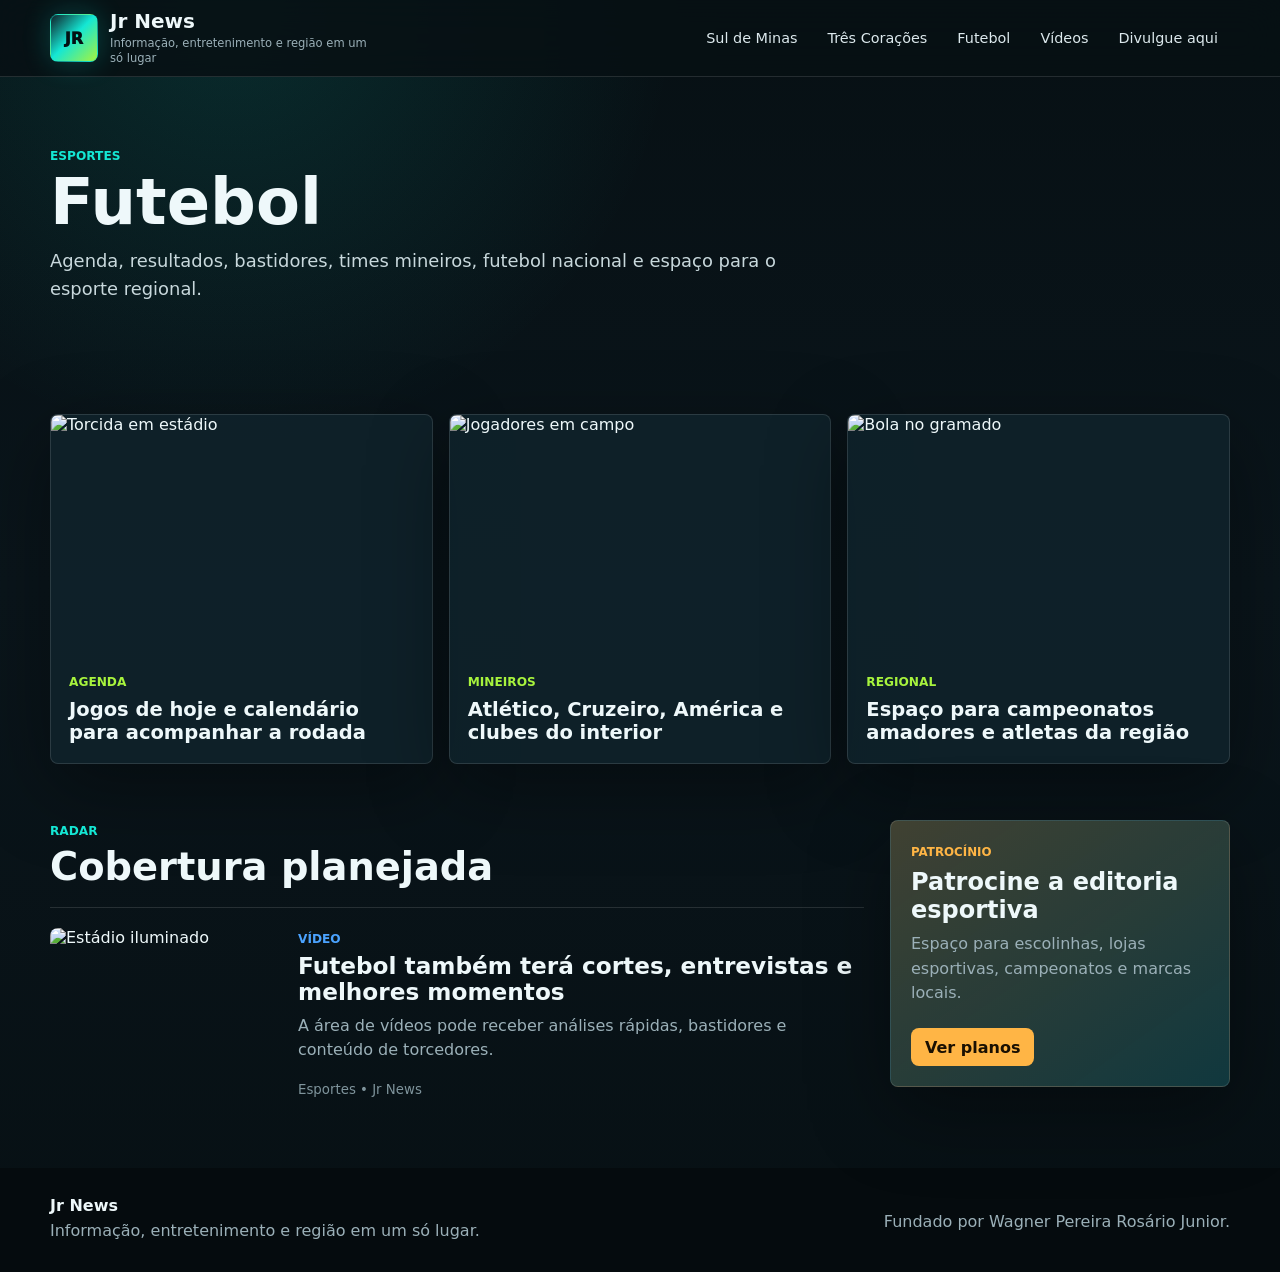
==== futebol.html @ c98e0d02 "Add portal pages and initial content" ====
<!doctype html>
<html lang="pt-BR">
  <head>
    <meta charset="UTF-8" />
    <meta name="viewport" content="width=device-width, initial-scale=1.0" />
    <title>Futebol - Jr News</title>
    <meta name="description" content="Futebol nacional, mineiro e regional no Jr News." />
    <link rel="stylesheet" href="./styles.css" />
  </head>
  <body>
    <header class="topbar">
      <div class="shell topbar__inner">
        <a class="brand" href="./index.html" aria-label="Jr News início"><span class="brand__mark">JR</span><span><strong>Jr News</strong><small>Informação, entretenimento e região em um só lugar</small></span></a>
        <nav class="nav" aria-label="Menu principal"><a href="./sul-de-minas.html">Sul de Minas</a><a href="./tres-coracoes.html">Três Corações</a><a href="./futebol.html">Futebol</a><a href="./videos.html">Vídeos</a><a href="./divulgue.html">Divulgue aqui</a></nav>
        <button class="menu-button" type="button" aria-label="Abrir menu" data-menu-button><span></span><span></span><span></span></button>
      </div>
    </header>
    <main>
      <section class="page-hero shell">
        <span class="eyebrow">Esportes</span>
        <h1>Futebol</h1>
        <p>Agenda, resultados, bastidores, times mineiros, futebol nacional e espaço para o esporte regional.</p>
      </section>
      <section class="shell category-section">
        <div class="cards-three">
          <article class="story-card"><img src="https://images.unsplash.com/photo-1508098682722-e99c43a406b2?auto=format&fit=crop&w=720&q=80" alt="Torcida em estádio" /><div><span class="tag tag--green">Agenda</span><h3>Jogos de hoje e calendário para acompanhar a rodada</h3></div></article>
          <article class="story-card"><img src="https://images.unsplash.com/photo-1522778119026-d647f0596c20?auto=format&fit=crop&w=720&q=80" alt="Jogadores em campo" /><div><span class="tag tag--green">Mineiros</span><h3>Atlético, Cruzeiro, América e clubes do interior</h3></div></article>
          <article class="story-card"><img src="https://images.unsplash.com/photo-1551958219-acbc608c6377?auto=format&fit=crop&w=720&q=80" alt="Bola no gramado" /><div><span class="tag tag--green">Regional</span><h3>Espaço para campeonatos amadores e atletas da região</h3></div></article>
        </div>
      </section>
      <section class="shell content-grid"><div class="main-feed"><div class="section-heading"><span>Radar</span><h2>Cobertura planejada</h2></div><a class="news-row" href="./videos.html"><img src="https://images.unsplash.com/photo-1574629810360-7efbbe195018?auto=format&fit=crop&w=720&q=80" alt="Estádio iluminado" /><div><span class="tag tag--blue">Vídeo</span><h3>Futebol também terá cortes, entrevistas e melhores momentos</h3><p>A área de vídeos pode receber análises rápidas, bastidores e conteúdo de torcedores.</p><small>Esportes • Jr News</small></div></a></div><aside class="rail"><section class="ad-box"><span>Patrocínio</span><h2>Patrocine a editoria esportiva</h2><p>Espaço para escolinhas, lojas esportivas, campeonatos e marcas locais.</p><a href="./divulgue.html">Ver planos</a></section></aside></section>
    </main>
    <footer class="footer"><div class="shell footer__inner"><div><strong>Jr News</strong><p>Informação, entretenimento e região em um só lugar.</p></div><p>Fundado por Wagner Pereira Rosário Junior.</p></div></footer>
    <script src="./script.js"></script>
  </body>
</html>
---- styles.css ----
:root {
  color-scheme: dark;
  --bg: #071014;
  --bg-2: #0d1b22;
  --panel: #10242d;
  --panel-2: #142f3b;
  --line: rgba(255, 255, 255, 0.12);
  --text: #eef8fa;
  --muted: #9bb0b8;
  --cyan: #14e7d4;
  --lime: #a7f33d;
  --blue: #4ba3ff;
  --pink: #ff5fa2;
  --orange: #ffb545;
  --shadow: 0 24px 80px rgba(0, 0, 0, 0.38);
  font-family:
    Inter, ui-sans-serif, system-ui, -apple-system, BlinkMacSystemFont, "Segoe UI",
    sans-serif;
}

* {
  box-sizing: border-box;
}

html {
  scroll-behavior: smooth;
}

body {
  margin: 0;
  background:
    radial-gradient(circle at 18% 0%, rgba(20, 231, 212, 0.13), transparent 28rem),
    linear-gradient(180deg, #071014 0%, #0a151b 46%, #071014 100%);
  color: var(--text);
}

a {
  color: inherit;
  text-decoration: none;
}

img {
  display: block;
  max-width: 100%;
}

.shell {
  width: min(1180px, calc(100% - 32px));
  margin: 0 auto;
}

.topbar {
  position: sticky;
  top: 0;
  z-index: 20;
  border-bottom: 1px solid var(--line);
  background: rgba(7, 16, 20, 0.88);
  backdrop-filter: blur(18px);
}

.topbar__inner {
  display: flex;
  align-items: center;
  justify-content: space-between;
  min-height: 76px;
  gap: 24px;
}

.brand {
  display: inline-flex;
  align-items: center;
  gap: 12px;
  min-width: 230px;
}

.brand__mark {
  display: grid;
  place-items: center;
  width: 48px;
  height: 48px;
  border: 1px solid rgba(20, 231, 212, 0.45);
  background: linear-gradient(135deg, #101f27, #14e7d4 48%, #a7f33d);
  color: #031013;
  font-weight: 950;
  border-radius: 8px;
  letter-spacing: 0;
  box-shadow: 0 0 28px rgba(20, 231, 212, 0.24);
}

.brand strong {
  display: block;
  font-size: 1.25rem;
  line-height: 1;
}

.brand small {
  display: block;
  max-width: 270px;
  margin-top: 5px;
  color: var(--muted);
  font-size: 0.72rem;
  line-height: 1.25;
}

.nav {
  display: flex;
  align-items: center;
  justify-content: flex-end;
  gap: 6px;
  font-size: 0.9rem;
}

.nav a,
.quick-access a,
.button {
  min-height: 40px;
  border-radius: 8px;
}

.nav a {
  display: inline-flex;
  align-items: center;
  padding: 0 12px;
  color: #dce9ed;
}

.nav a:hover {
  background: rgba(255, 255, 255, 0.07);
  color: white;
}

.menu-button {
  display: none;
  width: 44px;
  height: 44px;
  border: 1px solid var(--line);
  border-radius: 8px;
  background: rgba(255, 255, 255, 0.04);
}

.menu-button span {
  display: block;
  width: 18px;
  height: 2px;
  margin: 4px auto;
  background: var(--text);
}

.ticker {
  border-bottom: 1px solid var(--line);
  background: #0a171d;
}

.ticker__inner {
  display: flex;
  align-items: center;
  min-height: 44px;
  gap: 16px;
  overflow: hidden;
}

.ticker strong {
  display: inline-flex;
  align-items: center;
  min-height: 26px;
  padding: 0 10px;
  border-radius: 6px;
  background: var(--cyan);
  color: #041114;
  font-size: 0.75rem;
  text-transform: uppercase;
}

.ticker__track {
  display: flex;
  gap: 34px;
  min-width: max-content;
  color: #d7e4e8;
  font-size: 0.9rem;
  animation: ticker 32s linear infinite;
}

@keyframes ticker {
  from {
    transform: translateX(0);
  }
  to {
    transform: translateX(-42%);
  }
}

.hero {
  display: grid;
  grid-template-columns: minmax(0, 1.8fr) minmax(280px, 0.7fr);
  gap: 18px;
  padding: 28px 0 18px;
}

.lead-card,
.mini-card,
.panel,
.ad-box,
.story-card,
.city-grid article,
.video-main,
.video-list a,
.plans article {
  border: 1px solid var(--line);
  background: rgba(16, 36, 45, 0.78);
  box-shadow: var(--shadow);
}

.lead-card {
  position: relative;
  min-height: 520px;
  overflow: hidden;
  border-radius: 8px;
}

.lead-card img {
  width: 100%;
  height: 100%;
  min-height: 520px;
  object-fit: cover;
  filter: saturate(0.9) contrast(1.08) brightness(0.62);
}

.lead-card::after {
  content: "";
  position: absolute;
  inset: 0;
  background: linear-gradient(90deg, rgba(7, 16, 20, 0.94), rgba(7, 16, 20, 0.56) 48%, rgba(7, 16, 20, 0.12));
}

.lead-card__content {
  position: absolute;
  inset: auto auto 0 0;
  z-index: 1;
  width: min(680px, 100%);
  padding: 44px;
}

.eyebrow,
.section-heading span,
.tag {
  color: var(--cyan);
  font-size: 0.76rem;
  font-weight: 800;
  letter-spacing: 0;
  text-transform: uppercase;
}

h1,
h2,
h3,
p {
  margin-top: 0;
}

h1 {
  max-width: 760px;
  margin-bottom: 16px;
  font-size: clamp(2.1rem, 5vw, 4.6rem);
  line-height: 0.95;
  letter-spacing: 0;
}

.lead-card p {
  max-width: 620px;
  color: #d8e5e8;
  font-size: 1.1rem;
  line-height: 1.55;
}

.actions {
  display: flex;
  flex-wrap: wrap;
  gap: 10px;
  margin-top: 28px;
}

.button {
  display: inline-flex;
  align-items: center;
  justify-content: center;
  padding: 0 18px;
  font-weight: 800;
}

.button--primary {
  background: var(--cyan);
  color: #041114;
}

.button--ghost {
  border: 1px solid rgba(255, 255, 255, 0.28);
  background: rgba(255, 255, 255, 0.08);
}

.side-stack {
  display: grid;
  gap: 18px;
}

.mini-card {
  min-height: 158px;
  padding: 22px;
  border-radius: 8px;
}

.mini-card--accent {
  background: linear-gradient(135deg, rgba(20, 231, 212, 0.16), rgba(167, 243, 61, 0.1)), var(--panel);
}

.mini-card span {
  display: inline-block;
  margin-bottom: 12px;
  color: var(--lime);
  font-size: 0.8rem;
  font-weight: 850;
  text-transform: uppercase;
}

.mini-card h2 {
  margin: 0;
  font-size: 1.25rem;
  line-height: 1.22;
}

.quick-access {
  display: grid;
  grid-template-columns: repeat(6, 1fr);
  gap: 10px;
  padding: 12px 0 30px;
}

.quick-access a {
  display: grid;
  place-items: center;
  border: 1px solid var(--line);
  background: rgba(255, 255, 255, 0.045);
  color: #e6f2f4;
  font-size: 0.88rem;
  font-weight: 750;
}

.quick-access a:hover {
  border-color: rgba(20, 231, 212, 0.5);
  color: white;
}

.content-grid {
  display: grid;
  grid-template-columns: minmax(0, 1fr) 340px;
  gap: 26px;
  padding-bottom: 50px;
}

.section-heading {
  margin-bottom: 18px;
}

.section-heading h2 {
  margin: 5px 0 0;
  font-size: clamp(1.7rem, 3vw, 2.5rem);
  letter-spacing: 0;
}

.section-heading--compact h2 {
  font-size: 1.45rem;
}

.main-feed {
  min-width: 0;
}

.news-row {
  display: grid;
  grid-template-columns: 230px minmax(0, 1fr);
  gap: 18px;
  padding: 20px 0;
  border-top: 1px solid var(--line);
}

a.news-row {
  transition: border-color 160ms ease, background 160ms ease, transform 160ms ease;
}

a.news-row:hover {
  border-color: rgba(20, 231, 212, 0.35);
  background: rgba(255, 255, 255, 0.025);
  transform: translateY(-1px);
}

.news-row img {
  width: 100%;
  aspect-ratio: 16 / 10;
  object-fit: cover;
  border-radius: 8px;
}

.news-row h3 {
  margin: 6px 0 8px;
  font-size: 1.45rem;
  line-height: 1.14;
}

.news-row p,
.story-card p,
.spotlight p,
.video-main p,
.publish-band p,
.ad-box p,
.footer p,
.city-grid p {
  color: var(--muted);
  line-height: 1.55;
}

.news-row small {
  color: #7f949c;
}

.tag--green {
  color: var(--lime);
}

.tag--blue {
  color: var(--blue);
}

.tag--pink {
  color: var(--pink);
}

.rail {
  display: grid;
  align-content: start;
  gap: 18px;
}

.panel,
.ad-box {
  border-radius: 8px;
  padding: 20px;
}

.rank-list {
  display: grid;
  gap: 14px;
  margin: 0;
  padding-left: 24px;
}

.rank-list li::marker {
  color: var(--cyan);
  font-weight: 900;
}

.rank-list a {
  font-weight: 780;
  line-height: 1.35;
}

.ad-box {
  background: linear-gradient(145deg, rgba(255, 181, 69, 0.2), rgba(20, 231, 212, 0.1)), var(--panel);
}

.ad-box span {
  color: var(--orange);
  font-size: 0.74rem;
  font-weight: 900;
  text-transform: uppercase;
}

.ad-box h2 {
  margin: 8px 0 8px;
  font-size: 1.5rem;
}

.ad-box a {
  display: inline-flex;
  align-items: center;
  min-height: 38px;
  margin-top: 6px;
  padding: 0 14px;
  border-radius: 8px;
  background: var(--orange);
  color: #1a1002;
  font-weight: 850;
}

.regional-band,
.video-section,
.publish-band {
  border-top: 1px solid var(--line);
  border-bottom: 1px solid var(--line);
  background: rgba(255, 255, 255, 0.035);
}

.regional-band {
  padding: 52px 0;
}

.city-grid {
  display: grid;
  grid-template-columns: repeat(4, 1fr);
  gap: 14px;
}

.city-grid article {
  min-height: 170px;
  padding: 20px;
  border-radius: 8px;
}

.city-grid h3 {
  margin-bottom: 10px;
  font-size: 1.2rem;
}

.spotlight {
  display: grid;
  grid-template-columns: minmax(0, 0.9fr) minmax(360px, 1fr);
  gap: 30px;
  align-items: center;
  padding: 58px 0;
}

.spotlight h2 {
  margin: 8px 0 12px;
  font-size: clamp(2rem, 4vw, 3.4rem);
  line-height: 1;
}

.topic-list {
  display: flex;
  flex-wrap: wrap;
  gap: 8px;
  margin-top: 22px;
}

.topic-list span {
  display: inline-flex;
  align-items: center;
  min-height: 34px;
  padding: 0 12px;
  border: 1px solid var(--line);
  border-radius: 999px;
  background: rgba(255, 255, 255, 0.05);
  font-size: 0.85rem;
  font-weight: 760;
}

.spotlight__media img {
  width: 100%;
  aspect-ratio: 4 / 3;
  object-fit: cover;
  border-radius: 8px;
  border: 1px solid var(--line);
}

.category-section {
  padding: 56px 0;
}

.cards-three {
  display: grid;
  grid-template-columns: repeat(3, 1fr);
  gap: 16px;
}

.story-card {
  overflow: hidden;
  border-radius: 8px;
}

.story-card img {
  width: 100%;
  aspect-ratio: 16 / 10;
  object-fit: cover;
}

.story-card div,
.story-card--text {
  padding: 18px;
}

.story-card h3 {
  margin: 8px 0 0;
  font-size: 1.22rem;
  line-height: 1.2;
}

.story-card--text {
  min-height: 210px;
}

.video-section {
  padding: 56px 0;
}

.video-layout {
  display: grid;
  grid-template-columns: minmax(0, 1fr) 340px;
  gap: 18px;
}

.video-main {
  border-radius: 8px;
  overflow: hidden;
}

.video-frame {
  aspect-ratio: 16 / 9;
  background: #020809;
}

.video-frame iframe {
  width: 100%;
  height: 100%;
  border: 0;
}

.video-main h3,
.video-main p {
  margin-right: 20px;
  margin-left: 20px;
}

.video-main h3 {
  margin-top: 18px;
  margin-bottom: 8px;
  font-size: 1.55rem;
}

.video-main p {
  margin-bottom: 20px;
}

.video-list {
  display: grid;
  gap: 12px;
}

.video-list a {
  display: grid;
  gap: 6px;
  min-height: 92px;
  padding: 16px;
  border-radius: 8px;
}

.video-list span {
  color: var(--muted);
  font-size: 0.9rem;
  line-height: 1.35;
}

.publish-band {
  padding: 54px 0;
}

.publish-band__inner {
  display: grid;
  grid-template-columns: minmax(0, 0.9fr) minmax(420px, 1fr);
  gap: 28px;
  align-items: center;
}

.publish-band h2 {
  margin: 8px 0 10px;
  font-size: clamp(2rem, 4vw, 3.2rem);
  line-height: 1;
}

.plans {
  display: grid;
  grid-template-columns: repeat(3, 1fr);
  gap: 12px;
}

.plans article {
  min-height: 132px;
  padding: 18px;
  border-radius: 8px;
}

.plans strong {
  display: block;
  margin-bottom: 10px;
  color: var(--cyan);
  font-size: 1.15rem;
}

.plans span {
  color: #dce8eb;
  line-height: 1.35;
}

.footer {
  padding: 28px 0;
  background: #050b0e;
}

.footer__inner {
  display: flex;
  align-items: center;
  justify-content: space-between;
  gap: 24px;
  color: var(--muted);
}

.footer strong {
  color: var(--text);
}

.footer p {
  margin: 4px 0 0;
}

.page-hero {
  padding: 68px 0 36px;
}

.page-hero h1 {
  max-width: 860px;
  margin: 8px 0 14px;
}

.page-hero p {
  max-width: 760px;
  color: #c8d8dc;
  font-size: 1.12rem;
  line-height: 1.6;
}

.breadcrumb {
  display: inline-flex;
  align-items: center;
  min-height: 34px;
  margin-bottom: 18px;
  padding: 0 12px;
  border: 1px solid rgba(20, 231, 212, 0.35);
  border-radius: 999px;
  color: var(--cyan);
  font-size: 0.82rem;
  font-weight: 850;
}

.article-page {
  padding: 54px 0 70px;
}

.article-header {
  max-width: 930px;
}

.article-header h1 {
  margin-bottom: 18px;
}

.article-header p {
  max-width: 820px;
  color: #d5e3e6;
  font-size: 1.18rem;
  line-height: 1.62;
}

.article-meta {
  color: var(--muted);
  font-size: 0.92rem;
}

.article-cover {
  width: 100%;
  max-height: 520px;
  margin: 30px 0;
  object-fit: cover;
  border: 1px solid var(--line);
  border-radius: 8px;
  box-shadow: var(--shadow);
}

.article-layout {
  display: grid;
  grid-template-columns: minmax(0, 1fr) 330px;
  gap: 38px;
}

.article-body {
  max-width: 760px;
}

.article-body p {
  color: #d1dee2;
  font-size: 1.04rem;
  line-height: 1.78;
}

.article-body h2 {
  margin: 30px 0 10px;
  font-size: 1.65rem;
}

.article-aside {
  align-self: start;
  position: sticky;
  top: 96px;
}

.pricing-grid {
  display: grid;
  grid-template-columns: repeat(3, 1fr);
  gap: 16px;
  padding-bottom: 46px;
}

.price-card,
.info-panel,
.contact-card {
  border: 1px solid var(--line);
  border-radius: 8px;
  background: rgba(16, 36, 45, 0.78);
  box-shadow: var(--shadow);
}

.price-card {
  display: grid;
  align-content: start;
  gap: 14px;
  min-height: 340px;
  padding: 24px;
}

.price-card--featured {
  border-color: rgba(167, 243, 61, 0.45);
  background:
    linear-gradient(145deg, rgba(167, 243, 61, 0.14), rgba(20, 231, 212, 0.08)),
    rgba(16, 36, 45, 0.86);
}

.price-card h2 {
  margin: 0;
  font-size: 1.45rem;
}

.price-card strong {
  color: var(--text);
  font-size: 2.35rem;
  line-height: 1;
}

.price-card p {
  color: var(--muted);
  line-height: 1.55;
}

.commercial-layout {
  display: grid;
  grid-template-columns: minmax(0, 1fr) 420px;
  gap: 22px;
  padding: 14px 0 64px;
}

.info-panel,
.contact-card {
  padding: 24px;
}

.steps-list {
  display: grid;
  gap: 12px;
}

.steps-list article {
  display: grid;
  grid-template-columns: 42px minmax(0, 1fr);
  gap: 14px;
  align-items: center;
  min-height: 76px;
  padding: 14px;
  border: 1px solid var(--line);
  border-radius: 8px;
  background: rgba(255, 255, 255, 0.04);
}

.steps-list strong {
  display: grid;
  place-items: center;
  width: 42px;
  height: 42px;
  border-radius: 8px;
  background: var(--cyan);
  color: #041114;
}

.steps-list span {
  color: #d7e4e8;
  line-height: 1.45;
}

.contact-card {
  display: grid;
  gap: 14px;
}

.contact-card h2 {
  margin: 0;
}

.contact-card label {
  display: grid;
  gap: 7px;
  color: #d9e6ea;
  font-size: 0.92rem;
  font-weight: 760;
}

.contact-card input,
.contact-card select,
.contact-card textarea {
  width: 100%;
  border: 1px solid var(--line);
  border-radius: 8px;
  background: rgba(3, 10, 12, 0.56);
  color: var(--text);
  font: inherit;
}

.contact-card input,
.contact-card select {
  min-height: 44px;
  padding: 0 12px;
}

.contact-card textarea {
  min-height: 112px;
  padding: 12px;
  resize: vertical;
}

.contact-card small {
  color: var(--muted);
  line-height: 1.45;
}

@media (max-width: 980px) {
  .menu-button {
    display: inline-block;
  }

  .nav {
    position: absolute;
    top: 76px;
    right: 16px;
    left: 16px;
    display: none;
    flex-direction: column;
    align-items: stretch;
    padding: 12px;
    border: 1px solid var(--line);
    border-radius: 8px;
    background: rgba(7, 16, 20, 0.98);
  }

  .nav.is-open {
    display: flex;
  }

  .nav a {
    min-height: 44px;
  }

  .hero,
  .content-grid,
  .spotlight,
  .video-layout,
  .publish-band__inner,
  .article-layout,
  .commercial-layout {
    grid-template-columns: 1fr;
  }

  .quick-access {
    grid-template-columns: repeat(3, 1fr);
  }

  .city-grid,
  .cards-three,
  .pricing-grid {
    grid-template-columns: repeat(2, 1fr);
  }

  .article-aside {
    position: static;
  }

  .lead-card,
  .lead-card img {
    min-height: 470px;
  }
}

@media (max-width: 640px) {
  .shell {
    width: min(100% - 24px, 1180px);
  }

  .topbar__inner {
    min-height: 68px;
  }

  .brand {
    min-width: 0;
  }

  .brand small {
    display: none;
  }

  .brand__mark {
    width: 42px;
    height: 42px;
  }

  .nav {
    top: 68px;
    right: 12px;
    left: 12px;
  }

  .ticker__inner {
    gap: 10px;
  }

  .ticker__track {
    font-size: 0.82rem;
  }

  .hero {
    padding-top: 18px;
  }

  .lead-card,
  .lead-card img {
    min-height: 500px;
  }

  .lead-card::after {
    background: linear-gradient(180deg, rgba(7, 16, 20, 0.18), rgba(7, 16, 20, 0.96));
  }

  .lead-card__content {
    padding: 24px;
  }

  h1 {
    font-size: 2.45rem;
  }

  .lead-card p {
    font-size: 1rem;
  }

  .quick-access,
  .city-grid,
  .cards-three,
  .plans,
  .pricing-grid {
    grid-template-columns: 1fr;
  }

  .page-hero {
    padding-top: 46px;
  }

  .price-card {
    min-height: 0;
  }

  .news-row {
    grid-template-columns: 1fr;
  }

  .news-row h3 {
    font-size: 1.25rem;
  }

  .spotlight {
    padding: 42px 0;
  }

  .spotlight__media {
    min-width: 0;
  }

  .footer__inner {
    align-items: flex-start;
    flex-direction: column;
  }
}
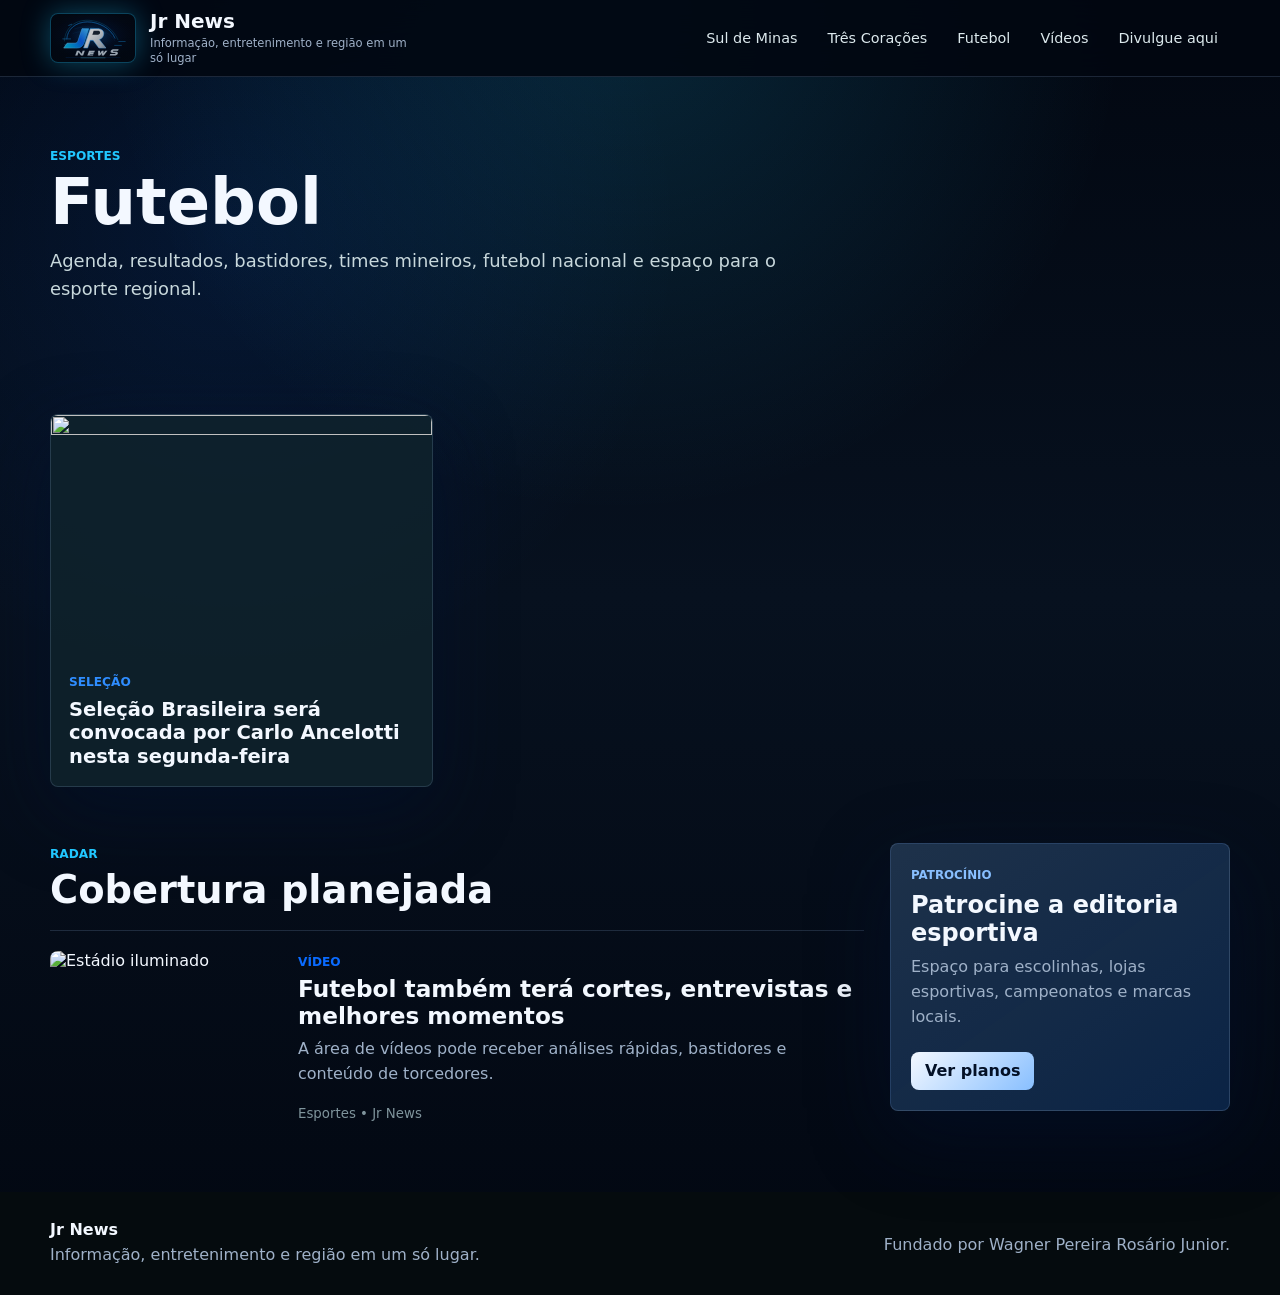
==== commit 69acf0b7: "Add daily content feed and real news sections" ====
--- a/futebol.html
+++ b/futebol.html
@@ -22,7 +22,7 @@
         <p>Agenda, resultados, bastidores, times mineiros, futebol nacional e espaço para o esporte regional.</p>
       </section>
       <section class="shell category-section">
-        <div class="cards-three">
+        <div class="cards-three" data-content-list="Futebol" data-content-layout="card" data-content-limit="6">
           <article class="story-card"><img src="https://images.unsplash.com/photo-1508098682722-e99c43a406b2?auto=format&fit=crop&w=720&q=80" alt="Torcida em estádio" /><div><span class="tag tag--green">Agenda</span><h3>Jogos de hoje e calendário para acompanhar a rodada</h3></div></article>
           <article class="story-card"><img src="https://images.unsplash.com/photo-1522778119026-d647f0596c20?auto=format&fit=crop&w=720&q=80" alt="Jogadores em campo" /><div><span class="tag tag--green">Mineiros</span><h3>Atlético, Cruzeiro, América e clubes do interior</h3></div></article>
           <article class="story-card"><img src="https://images.unsplash.com/photo-1551958219-acbc608c6377?auto=format&fit=crop&w=720&q=80" alt="Bola no gramado" /><div><span class="tag tag--green">Regional</span><h3>Espaço para campeonatos amadores e atletas da região</h3></div></article>
--- a/styles.css
+++ b/styles.css
@@ -1,18 +1,19 @@
 :root {
   color-scheme: dark;
-  --bg: #071014;
-  --bg-2: #0d1b22;
-  --panel: #10242d;
-  --panel-2: #142f3b;
-  --line: rgba(255, 255, 255, 0.12);
-  --text: #eef8fa;
-  --muted: #9bb0b8;
-  --cyan: #14e7d4;
-  --lime: #a7f33d;
-  --blue: #4ba3ff;
-  --pink: #ff5fa2;
-  --orange: #ffb545;
-  --shadow: 0 24px 80px rgba(0, 0, 0, 0.38);
+  --bg: #020711;
+  --bg-2: #07111f;
+  --panel: #0a1727;
+  --panel-2: #101f33;
+  --line: rgba(169, 204, 255, 0.16);
+  --text: #f3f8ff;
+  --muted: #9fb1c8;
+  --cyan: #21c7ff;
+  --lime: #2f8dff;
+  --blue: #0a6bff;
+  --pink: #d7e5f6;
+  --orange: #88bfff;
+  --silver: #d9e4f0;
+  --shadow: 0 24px 80px rgba(0, 17, 48, 0.48);
   font-family:
     Inter, ui-sans-serif, system-ui, -apple-system, BlinkMacSystemFont, "Segoe UI",
     sans-serif;
@@ -29,8 +30,9 @@
 body {
   margin: 0;
   background:
-    radial-gradient(circle at 18% 0%, rgba(20, 231, 212, 0.13), transparent 28rem),
-    linear-gradient(180deg, #071014 0%, #0a151b 46%, #071014 100%);
+    radial-gradient(circle at 48% 0%, rgba(33, 199, 255, 0.16), transparent 32rem),
+    radial-gradient(circle at 18% 18%, rgba(10, 107, 255, 0.12), transparent 28rem),
+    linear-gradient(180deg, #020711 0%, #07111f 46%, #020711 100%);
   color: var(--text);
 }
 
@@ -54,7 +56,7 @@
   top: 0;
   z-index: 20;
   border-bottom: 1px solid var(--line);
-  background: rgba(7, 16, 20, 0.88);
+  background: rgba(2, 7, 17, 0.9);
   backdrop-filter: blur(18px);
 }
 
@@ -69,22 +71,25 @@
 .brand {
   display: inline-flex;
   align-items: center;
-  gap: 12px;
-  min-width: 230px;
+  gap: 14px;
+  min-width: 260px;
 }
 
 .brand__mark {
   display: grid;
   place-items: center;
-  width: 48px;
-  height: 48px;
-  border: 1px solid rgba(20, 231, 212, 0.45);
-  background: linear-gradient(135deg, #101f27, #14e7d4 48%, #a7f33d);
-  color: #031013;
+  width: 86px;
+  height: 50px;
+  border: 1px solid rgba(33, 199, 255, 0.32);
+  background:
+    linear-gradient(180deg, rgba(2, 7, 17, 0.15), rgba(2, 7, 17, 0.35)),
+    url("./assets/jr-news-logo.svg") center / contain no-repeat;
+  color: transparent;
+  font-size: 0;
   font-weight: 950;
   border-radius: 8px;
   letter-spacing: 0;
-  box-shadow: 0 0 28px rgba(20, 231, 212, 0.24);
+  box-shadow: 0 0 28px rgba(33, 199, 255, 0.34);
 }
 
 .brand strong {
@@ -125,7 +130,7 @@
 }
 
 .nav a:hover {
-  background: rgba(255, 255, 255, 0.07);
+  background: rgba(33, 199, 255, 0.09);
   color: white;
 }
 
@@ -148,7 +153,7 @@
 
 .ticker {
   border-bottom: 1px solid var(--line);
-  background: #0a171d;
+  background: #050d19;
 }
 
 .ticker__inner {
@@ -165,8 +170,8 @@
   min-height: 26px;
   padding: 0 10px;
   border-radius: 6px;
-  background: var(--cyan);
-  color: #041114;
+  background: linear-gradient(135deg, #21c7ff, #0a6bff);
+  color: #f7fbff;
   font-size: 0.75rem;
   text-transform: uppercase;
 }
@@ -229,7 +234,7 @@
   content: "";
   position: absolute;
   inset: 0;
-  background: linear-gradient(90deg, rgba(7, 16, 20, 0.94), rgba(7, 16, 20, 0.56) 48%, rgba(7, 16, 20, 0.12));
+  background: linear-gradient(90deg, rgba(2, 7, 17, 0.96), rgba(2, 7, 17, 0.62) 48%, rgba(2, 7, 17, 0.16));
 }
 
 .lead-card__content {
@@ -288,8 +293,9 @@
 }
 
 .button--primary {
-  background: var(--cyan);
-  color: #041114;
+  background: linear-gradient(135deg, #21c7ff, #0a6bff);
+  color: white;
+  box-shadow: 0 0 24px rgba(33, 199, 255, 0.25);
 }
 
 .button--ghost {
@@ -309,7 +315,7 @@
 }
 
 .mini-card--accent {
-  background: linear-gradient(135deg, rgba(20, 231, 212, 0.16), rgba(167, 243, 61, 0.1)), var(--panel);
+  background: linear-gradient(135deg, rgba(33, 199, 255, 0.16), rgba(10, 107, 255, 0.13)), var(--panel);
 }
 
 .mini-card span {
@@ -345,7 +351,7 @@
 }
 
 .quick-access a:hover {
-  border-color: rgba(20, 231, 212, 0.5);
+  border-color: rgba(33, 199, 255, 0.5);
   color: white;
 }
 
@@ -366,6 +372,14 @@
   letter-spacing: 0;
 }
 
+.section-heading small,
+.feed-timestamp {
+  display: inline-block;
+  margin-top: 8px;
+  color: var(--muted);
+  font-size: 0.86rem;
+}
+
 .section-heading--compact h2 {
   font-size: 1.45rem;
 }
@@ -387,7 +401,7 @@
 }
 
 a.news-row:hover {
-  border-color: rgba(20, 231, 212, 0.35);
+  border-color: rgba(33, 199, 255, 0.35);
   background: rgba(255, 255, 255, 0.025);
   transform: translateY(-1px);
 }
@@ -463,7 +477,7 @@
 }
 
 .ad-box {
-  background: linear-gradient(145deg, rgba(255, 181, 69, 0.2), rgba(20, 231, 212, 0.1)), var(--panel);
+  background: linear-gradient(145deg, rgba(136, 191, 255, 0.16), rgba(10, 107, 255, 0.14)), var(--panel);
 }
 
 .ad-box span {
@@ -485,8 +499,8 @@
   margin-top: 6px;
   padding: 0 14px;
   border-radius: 8px;
-  background: var(--orange);
-  color: #1a1002;
+  background: linear-gradient(135deg, #f3f8ff, #88bfff);
+  color: #031026;
   font-weight: 850;
 }
 
@@ -834,9 +848,9 @@
 }
 
 .price-card--featured {
-  border-color: rgba(167, 243, 61, 0.45);
+  border-color: rgba(33, 199, 255, 0.5);
   background:
-    linear-gradient(145deg, rgba(167, 243, 61, 0.14), rgba(20, 231, 212, 0.08)),
+    linear-gradient(145deg, rgba(33, 199, 255, 0.15), rgba(10, 107, 255, 0.12)),
     rgba(16, 36, 45, 0.86);
 }
 
@@ -891,8 +905,8 @@
   width: 42px;
   height: 42px;
   border-radius: 8px;
-  background: var(--cyan);
-  color: #041114;
+  background: linear-gradient(135deg, #21c7ff, #0a6bff);
+  color: white;
 }
 
 .steps-list span {
@@ -1020,7 +1034,7 @@
   }
 
   .brand__mark {
-    width: 42px;
+    width: 72px;
     height: 42px;
   }
 
